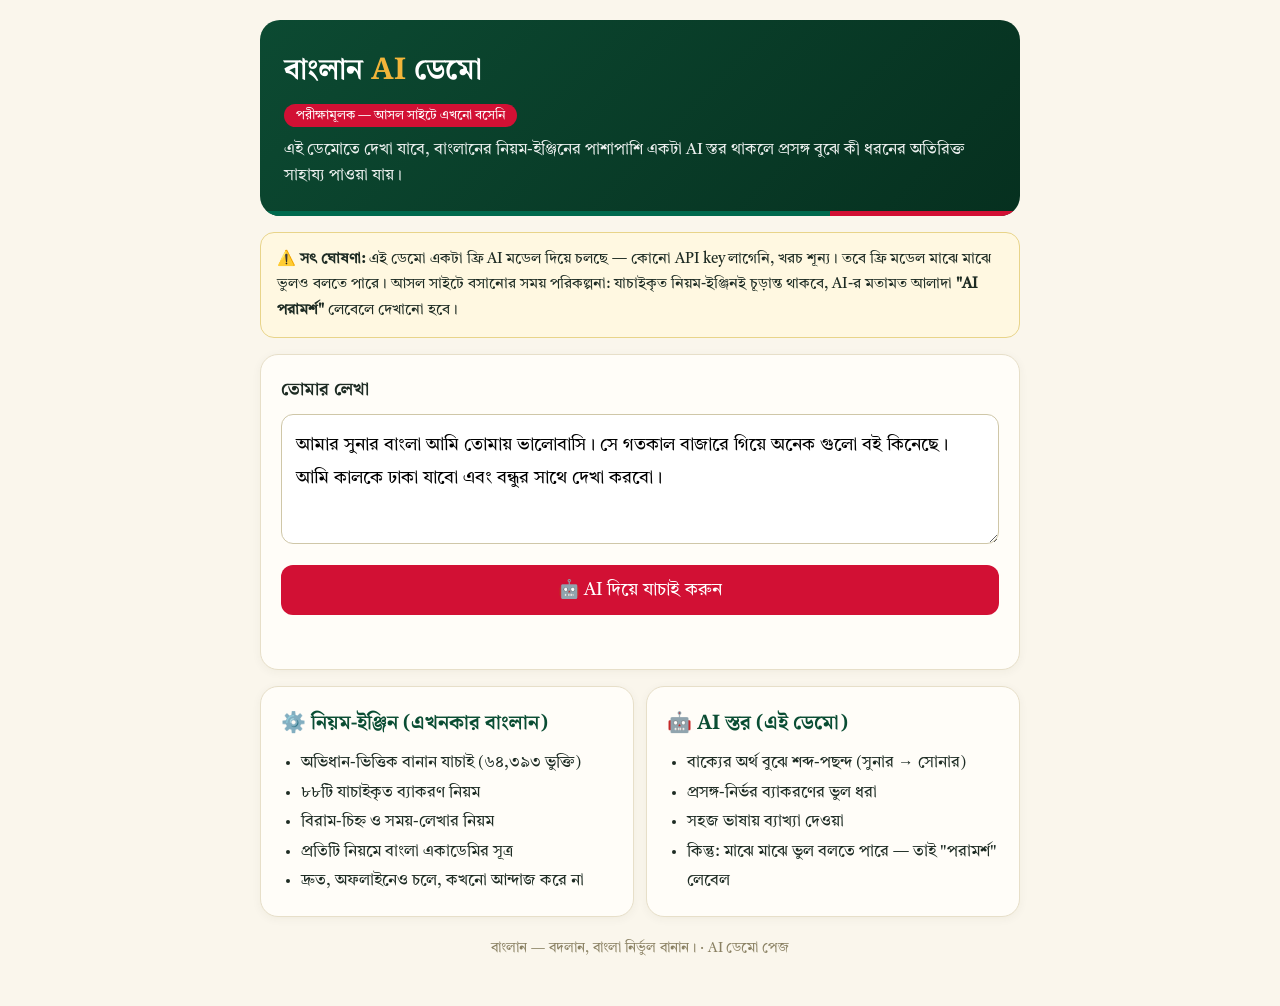
==== ai-demo.html @ 425861ee "demo: standalone AI demo page (ai-demo.html) — free no-key AI proofreading concept, main site untouc" ====
<!DOCTYPE html>
<html lang="bn">
<head>
<meta charset="UTF-8">
<meta name="viewport" content="width=device-width, initial-scale=1.0">
<title>বাংলান — AI ডেমো</title>
<link rel="preconnect" href="https://fonts.googleapis.com">
<link href="https://fonts.googleapis.com/css2?family=Tiro+Bangla&family=Noto+Serif+Bengali:wght@600;700&display=swap" rel="stylesheet">
<style>
  * { box-sizing: border-box; margin: 0; padding: 0; }
  body { font-family: 'Tiro Bangla', serif; background: #faf6ec; color: #1d2b23; padding: 20px 14px 48px; }
  .wrap { max-width: 760px; margin: 0 auto; }
  header { background: linear-gradient(135deg, #0c4a32, #06301f); color: #fff; border-radius: 20px; padding: 26px 24px; position: relative; overflow: hidden; }
  header::after { content: ""; position: absolute; left: 0; right: 0; bottom: 0; height: 5px; background: linear-gradient(90deg, #006a4e 75%, #d21034 75%); }
  h1 { font-family: 'Noto Serif Bengali', serif; font-size: 30px; font-weight: 700; }
  h1 .accent { color: #f2b53a; }
  .badge { display: inline-block; background: #d21034; color: #fff; font-size: 13px; padding: 3px 12px; border-radius: 999px; margin-top: 10px; }
  header p { margin-top: 10px; opacity: .92; line-height: 1.65; font-size: 16px; }
  .note { background: #fff8e1; border: 1px solid #e8d48a; border-radius: 14px; padding: 14px 16px; margin-top: 16px; line-height: 1.7; font-size: 15px; }
  .card { background: #fffdf8; border: 1px solid #e7dfc9; border-radius: 18px; padding: 20px; margin-top: 16px; box-shadow: 0 2px 10px rgba(60,50,10,.05); }
  label { font-family: 'Noto Serif Bengali', serif; font-weight: 700; font-size: 18px; display: block; margin-bottom: 10px; }
  textarea { width: 100%; min-height: 130px; font-family: inherit; font-size: 18px; line-height: 1.8; padding: 14px; border: 1.5px solid #cfc7a8; border-radius: 12px; background: #fff; resize: vertical; }
  textarea:focus { outline: 2px solid #006a4e; border-color: transparent; }
  button { font-family: inherit; font-size: 18px; background: #d21034; color: #fff; border: none; border-radius: 12px; padding: 13px 26px; cursor: pointer; margin-top: 14px; width: 100%; }
  button:disabled { opacity: .55; cursor: wait; }
  .status { margin-top: 12px; font-size: 15px; color: #5a5340; min-height: 22px; }
  h2 { font-family: 'Noto Serif Bengali', serif; font-size: 20px; margin-bottom: 10px; color: #0a4d33; }
  .corrected { font-size: 18px; line-height: 1.9; background: #eef7f1; border: 1px solid #bfe0cd; border-radius: 12px; padding: 14px 16px; white-space: pre-wrap; }
  .issue { border: 1px solid #ecd9a0; background: #fffdf4; border-radius: 12px; padding: 12px 14px; margin-top: 10px; line-height: 1.7; font-size: 16px; }
  .issue .w { color: #b00020; text-decoration: line-through; font-weight: 700; }
  .issue .r { color: #006a4e; font-weight: 700; }
  .issue .why { display: block; color: #5a5340; font-size: 15px; margin-top: 2px; }
  .raw { white-space: pre-wrap; font-size: 16px; line-height: 1.8; }
  .cols { display: grid; grid-template-columns: 1fr 1fr; gap: 12px; }
  @media (max-width: 560px) { .cols { grid-template-columns: 1fr; } }
  .cols .card { margin-top: 0; }
  .cols ul { padding-left: 20px; line-height: 1.9; font-size: 15.5px; }
  .foot { text-align: center; margin-top: 22px; color: #8a8163; font-size: 14px; }
  .hidden { display: none; }
</style>
</head>
<body>
<div class="wrap">
  <header>
    <h1>বাংলান <span class="accent">AI</span> ডেমো</h1>
    <span class="badge">পরীক্ষামূলক — আসল সাইটে এখনো বসেনি</span>
    <p>এই ডেমোতে দেখা যাবে, বাংলানের নিয়ম-ইঞ্জিনের পাশাপাশি একটা AI স্তর থাকলে প্রসঙ্গ বুঝে কী ধরনের অতিরিক্ত সাহায্য পাওয়া যায়।</p>
  </header>

  <div class="note">
    ⚠️ <strong>সৎ ঘোষণা:</strong> এই ডেমো একটা ফ্রি AI মডেল দিয়ে চলছে — কোনো API key লাগেনি, খরচ শূন্য। তবে ফ্রি মডেল মাঝে মাঝে ভুলও বলতে পারে। আসল সাইটে বসানোর সময় পরিকল্পনা: যাচাইকৃত নিয়ম-ইঞ্জিনই চূড়ান্ত থাকবে, AI-র মতামত আলাদা <strong>"AI পরামর্শ"</strong> লেবেলে দেখানো হবে।
  </div>

  <div class="card">
    <label for="inp">তোমার লেখা</label>
    <textarea id="inp">আমার সুনার বাংলা আমি তোমায় ভালোবাসি। সে গতকাল বাজারে গিয়ে অনেক গুলো বই কিনেছে। আমি কালকে ঢাকা যাবো এবং বন্ধুর সাথে দেখা করবো।</textarea>
    <button id="btn">🤖 AI দিয়ে যাচাই করুন</button>
    <div class="status" id="status"></div>
  </div>

  <div class="card hidden" id="outCard">
    <h2>✅ AI-এর শুদ্ধ রূপ</h2>
    <div class="corrected" id="corrected"></div>
    <h2 style="margin-top:18px;">🔍 যা যা বদলেছে</h2>
    <div id="issues"></div>
  </div>

  <div class="cols" style="margin-top:16px;">
    <div class="card">
      <h2>⚙️ নিয়ম-ইঞ্জিন (এখনকার বাংলান)</h2>
      <ul>
        <li>অভিধান-ভিত্তিক বানান যাচাই (৬৪,৩৯৩ ভুক্তি)</li>
        <li>৮৮টি যাচাইকৃত ব্যাকরণ নিয়ম</li>
        <li>বিরাম-চিহ্ন ও সময়-লেখার নিয়ম</li>
        <li>প্রতিটি নিয়মে বাংলা একাডেমির সূত্র</li>
        <li>দ্রুত, অফলাইনেও চলে, কখনো আন্দাজ করে না</li>
      </ul>
    </div>
    <div class="card">
      <h2>🤖 AI স্তর (এই ডেমো)</h2>
      <ul>
        <li>বাক্যের অর্থ বুঝে শব্দ-পছন্দ (সুনার → সোনার)</li>
        <li>প্রসঙ্গ-নির্ভর ব্যাকরণের ভুল ধরা</li>
        <li>সহজ ভাষায় ব্যাখ্যা দেওয়া</li>
        <li>কিন্তু: মাঝে মাঝে ভুল বলতে পারে — তাই "পরামর্শ" লেবেল</li>
      </ul>
    </div>
  </div>

  <p class="foot">বাংলান — বদলান, বাংলা নির্ভুল বানান। · AI ডেমো পেজ</p>
</div>

<script>
var btn = document.getElementById('btn');
var statusEl = document.getElementById('status');
var outCard = document.getElementById('outCard');
var correctedEl = document.getElementById('corrected');
var issuesEl = document.getElementById('issues');

btn.addEventListener('click', function () {
  var text = document.getElementById('inp').value.trim();
  if (!text) { statusEl.textContent = 'আগে কিছু লেখা দাও।'; return; }
  btn.disabled = true;
  outCard.classList.add('hidden');
  statusEl.textContent = 'AI ভাবছে… ফ্রি মডেলে একটু সময় লাগতে পারে (১০–৩০ সেকেন্ড)।';
  var prompt = 'তুমি বাংলা বানান ও ব্যাকরণের বিশেষজ্ঞ। নিচের বাংলা লেখাটির সব বানান ও ব্যাকরণের ভুল ঠিক করো। প্রসঙ্গ অনুযায়ী সঠিক শব্দ বেছে নাও (যেমন গানের লাইনে "সুনার" লেখা থাকলে তা হবে "সোনার")। উত্তরে শুধু নিচের ফরম্যাটে লেখো, অন্য কিছু লিখবে না:\n\nশুদ্ধ লেখা:\n<পুরো শুদ্ধ লেখাটা এখানে>\n\nপরিবর্তনসমূহ:\n- ভুল শব্দ → শুদ্ধ শব্দ : সংক্ষেপে কারণ\n(প্রতিটি পরিবর্তন এক লাইনে; কোনো ভুল না থাকলে লিখবে "কোনো ভুল পাওয়া যায়নি")\n\nলেখা:\n' + text;
  fetch('https://text.pollinations.ai/' + encodeURIComponent(prompt))
    .then(function (r) { if (!r.ok) throw new Error('bad'); return r.text(); })
    .then(function (t) {
      btn.disabled = false;
      statusEl.textContent = '';
      render(t);
    })
    .catch(function () {
      btn.disabled = false;
      statusEl.textContent = '❌ ফ্রি AI সার্ভার এখন সাড়া দিচ্ছে না। একটু পরে আবার চেষ্টা করো।';
    });
});

function esc(x) { return x.replace(/&/g, '&amp;').replace(/</g, '&lt;').replace(/>/g, '&gt;'); }

function render(t) {
  var corr = '', issuesPart = '';
  var m = t.match(/শুদ্ধ লেখা:\s*([\s\S]*?)(?:পরিবর্তনসমূহ:|$)/);
  if (m) corr = m[1].trim();
  var m2 = t.match(/পরিবর্তনসমূহ:\s*([\s\S]*)$/);
  if (m2) issuesPart = m2[1].trim();
  outCard.classList.remove('hidden');
  if (!corr && !issuesPart) {
    correctedEl.innerHTML = '<span class="raw">' + esc(t) + '</span>';
    issuesEl.innerHTML = '';
    return;
  }
  correctedEl.textContent = corr || '(শুদ্ধ রূপ পাওয়া যায়নি)';
  var lines = issuesPart.split('\n').map(function (x) { return x.trim(); }).filter(Boolean);
  if (!lines.length || /কোনো ভুল পাওয়া যায়নি/.test(issuesPart)) {
    issuesEl.innerHTML = '<div class="issue">কোনো ভুল পাওয়া যায়নি।</div>';
    return;
  }
  issuesEl.innerHTML = lines.map(function (ln) {
    var clean = ln.replace(/^[-•*]\s*/, '');
    var mm = clean.match(/^(.*?)\s*→\s*(.*?)\s*[:：]\s*(.*)$/);
    if (mm) return '<div class="issue"><span class="w">' + esc(mm[1]) + '</span> → <span class="r">' + esc(mm[2]) + '</span><span class="why">' + esc(mm[3]) + '</span></div>';
    return '<div class="issue">' + esc(clean) + '</div>';
  }).join('');
}
</script>
</body>
</html>
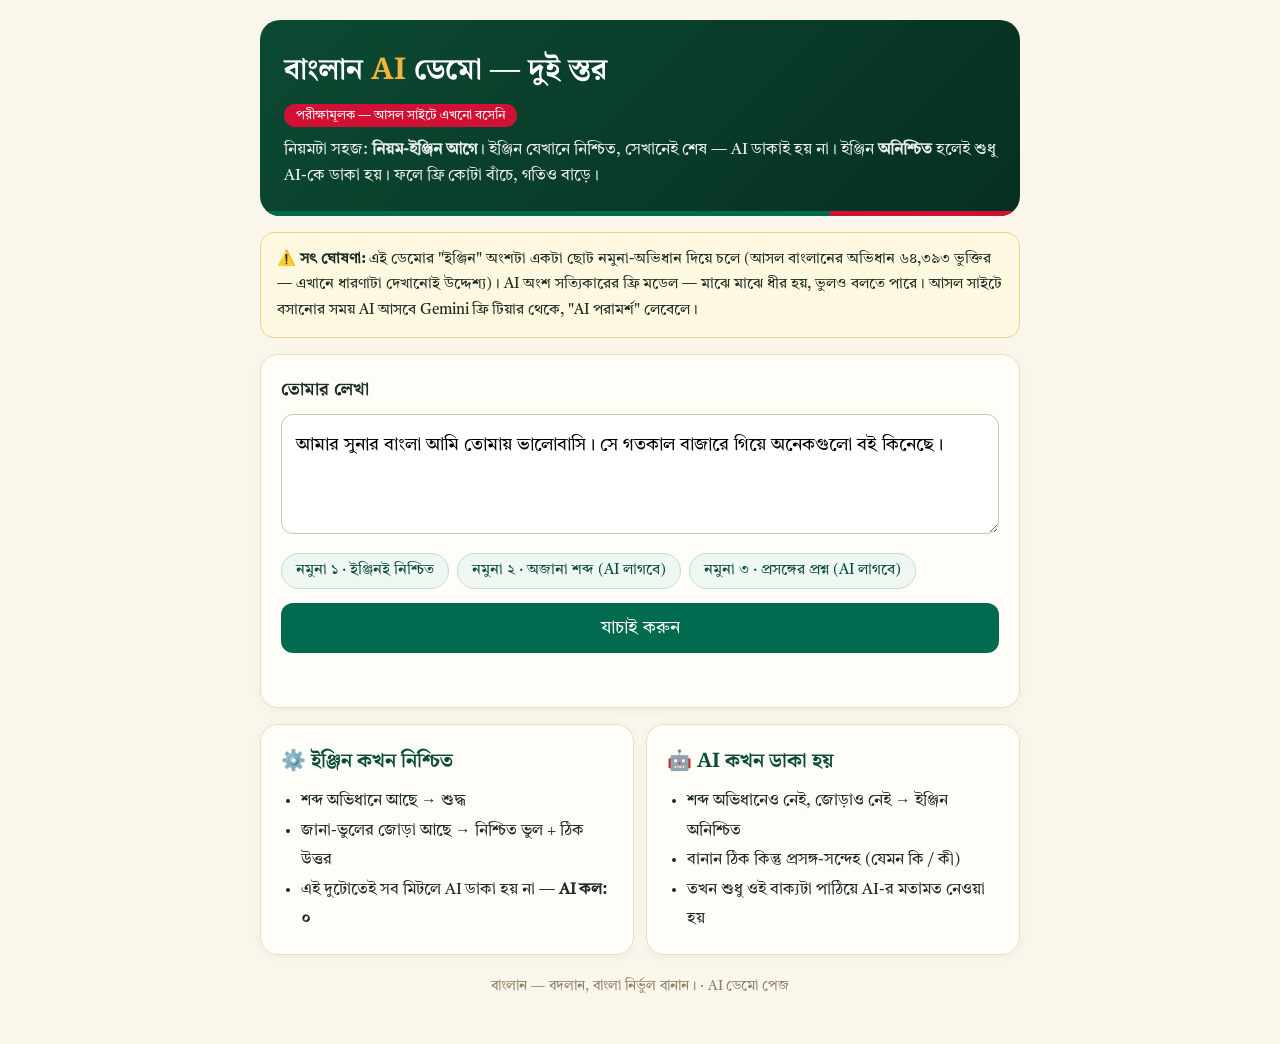
==== commit c9bda7b9: "demo v2: two-layer demo — mini rule engine first, AI called only on uncertainty (unknown word / cont" ====
--- a/ai-demo.html
+++ b/ai-demo.html
@@ -3,7 +3,7 @@
 <head>
 <meta charset="UTF-8">
 <meta name="viewport" content="width=device-width, initial-scale=1.0">
-<title>বাংলান — AI ডেমো</title>
+<title>বাংলান — AI ডেমো (দুই স্তর)</title>
 <link rel="preconnect" href="https://fonts.googleapis.com">
 <link href="https://fonts.googleapis.com/css2?family=Tiro+Bangla&family=Noto+Serif+Bengali:wght@600;700&display=swap" rel="stylesheet">
 <style>
@@ -19,70 +19,88 @@
   .note { background: #fff8e1; border: 1px solid #e8d48a; border-radius: 14px; padding: 14px 16px; margin-top: 16px; line-height: 1.7; font-size: 15px; }
   .card { background: #fffdf8; border: 1px solid #e7dfc9; border-radius: 18px; padding: 20px; margin-top: 16px; box-shadow: 0 2px 10px rgba(60,50,10,.05); }
   label { font-family: 'Noto Serif Bengali', serif; font-weight: 700; font-size: 18px; display: block; margin-bottom: 10px; }
-  textarea { width: 100%; min-height: 130px; font-family: inherit; font-size: 18px; line-height: 1.8; padding: 14px; border: 1.5px solid #cfc7a8; border-radius: 12px; background: #fff; resize: vertical; }
+  textarea { width: 100%; min-height: 120px; font-family: inherit; font-size: 18px; line-height: 1.8; padding: 14px; border: 1.5px solid #cfc7a8; border-radius: 12px; background: #fff; resize: vertical; }
   textarea:focus { outline: 2px solid #006a4e; border-color: transparent; }
-  button { font-family: inherit; font-size: 18px; background: #d21034; color: #fff; border: none; border-radius: 12px; padding: 13px 26px; cursor: pointer; margin-top: 14px; width: 100%; }
-  button:disabled { opacity: .55; cursor: wait; }
+  .chips { display: flex; flex-wrap: wrap; gap: 8px; margin-top: 12px; }
+  .chip { font-family: inherit; font-size: 14.5px; background: #eef7f1; color: #0a4d33; border: 1px solid #bfe0cd; border-radius: 999px; padding: 7px 14px; cursor: pointer; }
+  .chip:hover { background: #dff0e6; }
+  button.main { font-family: inherit; font-size: 18px; background: #006a4e; color: #fff; border: none; border-radius: 12px; padding: 13px 26px; cursor: pointer; margin-top: 14px; width: 100%; }
+  button.main:disabled { opacity: .55; cursor: wait; }
   .status { margin-top: 12px; font-size: 15px; color: #5a5340; min-height: 22px; }
   h2 { font-family: 'Noto Serif Bengali', serif; font-size: 20px; margin-bottom: 10px; color: #0a4d33; }
+  .finding { border-radius: 12px; padding: 11px 14px; margin-top: 9px; line-height: 1.7; font-size: 16px; }
+  .f-err { border: 1px solid #f0b6bd; background: #fdf0f1; }
+  .f-unc { border: 1px solid #ecd9a0; background: #fffdf4; }
+  .w { color: #b00020; font-weight: 700; }
+  .r { color: #006a4e; font-weight: 700; }
+  .why { display: block; color: #5a5340; font-size: 14.5px; }
+  .decision { border-radius: 14px; padding: 15px 17px; margin-top: 16px; line-height: 1.7; font-size: 16.5px; }
+  .d-ok { background: #eef7f1; border: 1.5px solid #006a4e; }
+  .d-ai { background: #fff4d6; border: 1.5px solid #d9a400; }
   .corrected { font-size: 18px; line-height: 1.9; background: #eef7f1; border: 1px solid #bfe0cd; border-radius: 12px; padding: 14px 16px; white-space: pre-wrap; }
   .issue { border: 1px solid #ecd9a0; background: #fffdf4; border-radius: 12px; padding: 12px 14px; margin-top: 10px; line-height: 1.7; font-size: 16px; }
-  .issue .w { color: #b00020; text-decoration: line-through; font-weight: 700; }
-  .issue .r { color: #006a4e; font-weight: 700; }
-  .issue .why { display: block; color: #5a5340; font-size: 15px; margin-top: 2px; }
-  .raw { white-space: pre-wrap; font-size: 16px; line-height: 1.8; }
   .cols { display: grid; grid-template-columns: 1fr 1fr; gap: 12px; }
   @media (max-width: 560px) { .cols { grid-template-columns: 1fr; } }
   .cols .card { margin-top: 0; }
   .cols ul { padding-left: 20px; line-height: 1.9; font-size: 15.5px; }
   .foot { text-align: center; margin-top: 22px; color: #8a8163; font-size: 14px; }
   .hidden { display: none; }
+  .summary { font-size: 15.5px; color: #5a5340; margin-bottom: 6px; }
 </style>
 </head>
 <body>
 <div class="wrap">
   <header>
-    <h1>বাংলান <span class="accent">AI</span> ডেমো</h1>
+    <h1>বাংলান <span class="accent">AI</span> ডেমো — দুই স্তর</h1>
     <span class="badge">পরীক্ষামূলক — আসল সাইটে এখনো বসেনি</span>
-    <p>এই ডেমোতে দেখা যাবে, বাংলানের নিয়ম-ইঞ্জিনের পাশাপাশি একটা AI স্তর থাকলে প্রসঙ্গ বুঝে কী ধরনের অতিরিক্ত সাহায্য পাওয়া যায়।</p>
+    <p>নিয়মটা সহজ: <strong>নিয়ম-ইঞ্জিন আগে</strong>। ইঞ্জিন যেখানে নিশ্চিত, সেখানেই শেষ — AI ডাকাই হয় না। ইঞ্জিন <strong>অনিশ্চিত</strong> হলেই শুধু AI-কে ডাকা হয়। ফলে ফ্রি কোটা বাঁচে, গতিও বাড়ে।</p>
   </header>
 
   <div class="note">
-    ⚠️ <strong>সৎ ঘোষণা:</strong> এই ডেমো একটা ফ্রি AI মডেল দিয়ে চলছে — কোনো API key লাগেনি, খরচ শূন্য। তবে ফ্রি মডেল মাঝে মাঝে ভুলও বলতে পারে। আসল সাইটে বসানোর সময় পরিকল্পনা: যাচাইকৃত নিয়ম-ইঞ্জিনই চূড়ান্ত থাকবে, AI-র মতামত আলাদা <strong>"AI পরামর্শ"</strong> লেবেলে দেখানো হবে।
+    ⚠️ <strong>সৎ ঘোষণা:</strong> এই ডেমোর "ইঞ্জিন" অংশটা একটা ছোট নমুনা-অভিধান দিয়ে চলে (আসল বাংলানের অভিধান ৬৪,৩৯৩ ভুক্তির — এখানে ধারণাটা দেখানোই উদ্দেশ্য)। AI অংশ সত্যিকারের ফ্রি মডেল — মাঝে মাঝে ধীর হয়, ভুলও বলতে পারে। আসল সাইটে বসানোর সময় AI আসবে Gemini ফ্রি টিয়ার থেকে, "AI পরামর্শ" লেবেলে।
   </div>
 
   <div class="card">
     <label for="inp">তোমার লেখা</label>
-    <textarea id="inp">আমার সুনার বাংলা আমি তোমায় ভালোবাসি। সে গতকাল বাজারে গিয়ে অনেক গুলো বই কিনেছে। আমি কালকে ঢাকা যাবো এবং বন্ধুর সাথে দেখা করবো।</textarea>
-    <button id="btn">🤖 AI দিয়ে যাচাই করুন</button>
+    <textarea id="inp">আমার সুনার বাংলা আমি তোমায় ভালোবাসি। সে গতকাল বাজারে গিয়ে অনেকগুলো বই কিনেছে।</textarea>
+    <div class="chips">
+      <button class="chip" data-preset="a">নমুনা ১ · ইঞ্জিনই নিশ্চিত</button>
+      <button class="chip" data-preset="b">নমুনা ২ · অজানা শব্দ (AI লাগবে)</button>
+      <button class="chip" data-preset="c">নমুনা ৩ · প্রসঙ্গের প্রশ্ন (AI লাগবে)</button>
+    </div>
+    <button class="main" id="btn">যাচাই করুন</button>
     <div class="status" id="status"></div>
   </div>
 
-  <div class="card hidden" id="outCard">
-    <h2>✅ AI-এর শুদ্ধ রূপ</h2>
+  <div class="card hidden" id="engineCard">
+    <h2>⚙️ ধাপ ১ · নিয়ম-ইঞ্জিনের ফল (সঙ্গে সঙ্গে)</h2>
+    <div class="summary" id="engineSummary"></div>
+    <div id="engineFindings"></div>
+  </div>
+
+  <div class="decision hidden" id="decisionBox"></div>
+
+  <div class="card hidden" id="aiCard">
+    <h2>🤖 ধাপ ২ · AI পরামর্শ (শুধু অনিশ্চিত জায়গায়)</h2>
     <div class="corrected" id="corrected"></div>
-    <h2 style="margin-top:18px;">🔍 যা যা বদলেছে</h2>
     <div id="issues"></div>
   </div>
 
   <div class="cols" style="margin-top:16px;">
     <div class="card">
-      <h2>⚙️ নিয়ম-ইঞ্জিন (এখনকার বাংলান)</h2>
+      <h2>⚙️ ইঞ্জিন কখন নিশ্চিত</h2>
       <ul>
-        <li>অভিধান-ভিত্তিক বানান যাচাই (৬৪,৩৯৩ ভুক্তি)</li>
-        <li>৮৮টি যাচাইকৃত ব্যাকরণ নিয়ম</li>
-        <li>বিরাম-চিহ্ন ও সময়-লেখার নিয়ম</li>
-        <li>প্রতিটি নিয়মে বাংলা একাডেমির সূত্র</li>
-        <li>দ্রুত, অফলাইনেও চলে, কখনো আন্দাজ করে না</li>
+        <li>শব্দ অভিধানে আছে → শুদ্ধ</li>
+        <li>জানা-ভুলের জোড়া আছে → নিশ্চিত ভুল + ঠিক উত্তর</li>
+        <li>এই দুটোতেই সব মিটলে AI ডাকা হয় না — <strong>AI কল: ০</strong></li>
       </ul>
     </div>
     <div class="card">
-      <h2>🤖 AI স্তর (এই ডেমো)</h2>
+      <h2>🤖 AI কখন ডাকা হয়</h2>
       <ul>
-        <li>বাক্যের অর্থ বুঝে শব্দ-পছন্দ (সুনার → সোনার)</li>
-        <li>প্রসঙ্গ-নির্ভর ব্যাকরণের ভুল ধরা</li>
-        <li>সহজ ভাষায় ব্যাখ্যা দেওয়া</li>
-        <li>কিন্তু: মাঝে মাঝে ভুল বলতে পারে — তাই "পরামর্শ" লেবেল</li>
+        <li>শব্দ অভিধানেও নেই, জোড়াও নেই → ইঞ্জিন অনিশ্চিত</li>
+        <li>বানান ঠিক কিন্তু প্রসঙ্গ-সন্দেহ (যেমন কি / কী)</li>
+        <li>তখন শুধু ওই বাক্যটা পাঠিয়ে AI-র মতামত নেওয়া হয়</li>
       </ul>
     </div>
   </div>
@@ -91,50 +109,124 @@
 </div>
 
 <script>
+/* ===== ডেমোর মিনি নিয়ম-ইঞ্জিন (নমুনা ডেটা) ===== */
+var MINI_DICT = {};
+('আমার তোমার তার তাঁর আমি তুমি সে তিনি আমরা তারা এবং কিন্তু আজ কাল গতকাল কালকে আজকে সকালে বিকেলে রাতে বাংলা ইংরেজি গান ছবি মন বই খাতা কলম স্কুল স্কুলে কলেজ বাড়ি বাড়িতে বাজার বাজারে ঢাকা ঢাকায় বন্ধু বন্ধুর সাথে দেখা অনেক অনেকগুলো গত হয়ে গিয়ে এসে পড়ে লেখে ভালো খারাপ বড় ছোট নতুন সবার সবাই একজন মানুষ ভালোবাসি তোমায় কিনেছে যাবে যাই খায় খেয়ে করে করা হয় হয়েছে গেল যাব করে করি আজ স্কুলে আঁকা').split(' ').forEach(function (w) { MINI_DICT[w] = 1; });
+var MINI_FIX = { 'সুনার': 'সোনার', 'করবো': 'করব', 'যাবো': 'যাব', 'আকাঙ্খা': 'আকাঙ্ক্ষা', 'ইতিপুর্বে': 'ইতিপূর্বে', 'মুহুর্ত': 'মুহূর্ত' };
+var WATCHLIST = { 'কি': 1, 'কী': 1 };
+
+var PRESETS = {
+  a: 'আমার সুনার বাংলা আমি তোমায় ভালোবাসি। সে গতকাল বাজারে গিয়ে অনেকগুলো বই কিনেছে।',
+  b: 'তিনি একজন খ্যাতনামা চিত্রশিল্পী, তাঁর আঁকা ছবি সবার মন কাড়ে।',
+  c: 'তুমি কি আজ স্কুলে যাবে?'
+};
+
+function esc(x) { return x.replace(/&/g, '&amp;').replace(/</g, '&lt;').replace(/>/g, '&gt;'); }
+
+function tokenise(text) {
+  var raw = text.split(/[\s।॥,;:!?()"“”‘’]+/).filter(Boolean);
+  return raw.map(function (w) { return w.trim(); }).filter(Boolean);
+}
+
+function runEngine(text) {
+  var words = tokenise(text);
+  var certain = [], uncertain = [], watch = [];
+  words.forEach(function (w) {
+    if (MINI_FIX[w]) certain.push({ word: w, right: MINI_FIX[w] });
+    else if (WATCHLIST[w]) watch.push({ word: w });
+    else if (!MINI_DICT[w]) uncertain.push({ word: w });
+  });
+  return { certain: certain, uncertain: uncertain, watch: watch, total: words.length };
+}
+
 var btn = document.getElementById('btn');
 var statusEl = document.getElementById('status');
-var outCard = document.getElementById('outCard');
+var engineCard = document.getElementById('engineCard');
+var engineSummary = document.getElementById('engineSummary');
+var engineFindings = document.getElementById('engineFindings');
+var decisionBox = document.getElementById('decisionBox');
+var aiCard = document.getElementById('aiCard');
 var correctedEl = document.getElementById('corrected');
 var issuesEl = document.getElementById('issues');
+
+document.querySelectorAll('.chip').forEach(function (ch) {
+  ch.addEventListener('click', function () {
+    document.getElementById('inp').value = PRESETS[ch.getAttribute('data-preset')];
+  });
+});
 
 btn.addEventListener('click', function () {
   var text = document.getElementById('inp').value.trim();
   if (!text) { statusEl.textContent = 'আগে কিছু লেখা দাও।'; return; }
+  aiCard.classList.add('hidden');
+  decisionBox.classList.add('hidden');
+  var res = runEngine(text);
+  engineCard.classList.remove('hidden');
+  engineSummary.textContent = 'মোট ' + res.total + 'টি শব্দ · নিশ্চিত ভুল ' + res.certain.length + 'টি · অনিশ্চিত ' + (res.uncertain.length + res.watch.length) + 'টি';
+  var html = '';
+  if (!res.certain.length && !res.uncertain.length && !res.watch.length) {
+    html = '<div class="finding f-unc">কোনো ভুল বা অনিশ্চয়তা পাইনি — সব শব্দ অভিধানে মিলেছে।</div>';
+  }
+  res.certain.forEach(function (f) {
+    html += '<div class="finding f-err"><span class="w">' + esc(f.word) + '</span> → <span class="r">' + esc(f.right) + '</span><span class="why">জানা-ভুলের তালিকা থেকে — ইঞ্জিন নিশ্চিত।</span></div>';
+  });
+  res.uncertain.forEach(function (f) {
+    html += '<div class="finding f-unc">❓ <strong>' + esc(f.word) + '</strong><span class="why">ডেমোর নমুনা-অভিধানে নেই, কোনো জানা-ভুলের জোড়াও নেই — ইঞ্জিন এখানে নিশ্চিত নয়।</span></div>';
+  });
+  res.watch.forEach(function (f) {
+    html += '<div class="finding f-unc">❓ <strong>' + esc(f.word) + '</strong><span class="why">বানান ঠিক, কিন্তু এই শব্দের সঠিক রূপ প্রসঙ্গের ওপর নির্ভর করে (কি / কী) — ইঞ্জিন একা সিদ্ধান্ত নিতে পারে না।</span></div>';
+  });
+  engineFindings.innerHTML = html;
+
+  var needAI = res.uncertain.length > 0 || res.watch.length > 0;
+  decisionBox.classList.remove('hidden');
+  if (!needAI) {
+    decisionBox.className = 'decision d-ok';
+    decisionBox.innerHTML = '✅ <strong>ইঞ্জিনই নিশ্চিত — AI ডাকার প্রয়োজন হয়নি।</strong> এই যাচাইয়ে AI কল: ০টা। কোটা বাঁচল, উত্তরও এল সঙ্গে সঙ্গে।';
+    statusEl.textContent = '';
+    return;
+  }
+  decisionBox.className = 'decision d-ai';
+  decisionBox.innerHTML = '🤔 <strong>ইঞ্জিন অনিশ্চিত — AI-কে ডাকা হচ্ছে…</strong> শুধু এই লেখাটার অনিশ্চিত অংশের জন্যই। ফ্রি মডেলে ১০–৩০ সেকেন্ড লাগতে পারে।';
+  callAI(text, res);
+});
+
+function callAI(text, res) {
   btn.disabled = true;
-  outCard.classList.add('hidden');
-  statusEl.textContent = 'AI ভাবছে… ফ্রি মডেলে একটু সময় লাগতে পারে (১০–৩০ সেকেন্ড)।';
-  var prompt = 'তুমি বাংলা বানান ও ব্যাকরণের বিশেষজ্ঞ। নিচের বাংলা লেখাটির সব বানান ও ব্যাকরণের ভুল ঠিক করো। প্রসঙ্গ অনুযায়ী সঠিক শব্দ বেছে নাও (যেমন গানের লাইনে "সুনার" লেখা থাকলে তা হবে "সোনার")। উত্তরে শুধু নিচের ফরম্যাটে লেখো, অন্য কিছু লিখবে না:\n\nশুদ্ধ লেখা:\n<পুরো শুদ্ধ লেখাটা এখানে>\n\nপরিবর্তনসমূহ:\n- ভুল শব্দ → শুদ্ধ শব্দ : সংক্ষেপে কারণ\n(প্রতিটি পরিবর্তন এক লাইনে; কোনো ভুল না থাকলে লিখবে "কোনো ভুল পাওয়া যায়নি")\n\nলেখা:\n' + text;
-  fetch('https://text.pollinations.ai/' + encodeURIComponent(prompt))
+  var doubts = [];
+  res.uncertain.forEach(function (f) { doubts.push('"' + f.word + '" (অভিধানে পাইনি)'); });
+  res.watch.forEach(function (f) { doubts.push('"' + f.word + '" (প্রসঙ্গ-নির্ভর: কি/কী)'); });
+  var prompt = 'তুমি বাংলা বানান ও ব্যাকরণের বিশেষজ্ঞ। নিচের লেখাটা আগেই নিয়ম-ইঞ্জিন দিয়ে যাচাই হয়েছে। ইঞ্জিন এই জায়গাগুলোয় অনিশ্চিত: ' + doubts.join(', ') + '। শুধু এই অনিশ্চিত জায়গাগুলো প্রসঙ্গ দেখে বিচার করো — শব্দটা ঠিক থাকলে ঠিকই বলবে, ভুল থাকলে শুদ্ধ রূপ দেবে। গান/কবিতার প্রচলিত রূপ বদলাবে না। কোনো ভাবনা বা আলোচনা লিখবে না — শুধু এই ফরম্যাটে উত্তর দাও:\n\nশুদ্ধ লেখা:\n<পুরো লেখাটা, দরকারি সংশোধনসহ>\n\nপরিবর্তনসমূহ:\n- ভুল → শুদ্ধ : সংক্ষিপ্ত কারণ\n(কিছু বদলাতে না হলে লিখবে "কোনো ভুল পাওয়া যায়নি")\n\nলেখা:\n' + text;
+  fetch('https://text.pollinations.ai/' + encodeURIComponent(prompt) + '?model=openai')
     .then(function (r) { if (!r.ok) throw new Error('bad'); return r.text(); })
     .then(function (t) {
       btn.disabled = false;
-      statusEl.textContent = '';
-      render(t);
+      decisionBox.innerHTML = '🤖 <strong>AI পরামর্শ এসেছে</strong> (এই যাচাইয়ে AI কল: ১টা)। মনে রেখো — এটা পরামর্শ, যাচাইকৃত নিয়ম নয়।';
+      renderAI(t);
     })
     .catch(function () {
       btn.disabled = false;
-      statusEl.textContent = '❌ ফ্রি AI সার্ভার এখন সাড়া দিচ্ছে না। একটু পরে আবার চেষ্টা করো।';
+      decisionBox.innerHTML = '❌ ফ্রি AI সার্ভার এখন সাড়া দিচ্ছে না। ইঞ্জিনের ফল ওপরেই আছে — সাইটের মূল কাজ থামেনি। একটু পরে আবার চেষ্টা করো।';
     });
-});
-
-function esc(x) { return x.replace(/&/g, '&amp;').replace(/</g, '&lt;').replace(/>/g, '&gt;'); }
-
-function render(t) {
+}
+
+function renderAI(t) {
+  t = t.replace(/\\n/g, '\n').replace(/\\"/g, '"');
+  var li = t.lastIndexOf('শুদ্ধ লেখা:');
+  if (li > 0) t = t.slice(li);
   var corr = '', issuesPart = '';
   var m = t.match(/শুদ্ধ লেখা:\s*([\s\S]*?)(?:পরিবর্তনসমূহ:|$)/);
   if (m) corr = m[1].trim();
   var m2 = t.match(/পরিবর্তনসমূহ:\s*([\s\S]*)$/);
   if (m2) issuesPart = m2[1].trim();
-  outCard.classList.remove('hidden');
-  if (!corr && !issuesPart) {
-    correctedEl.innerHTML = '<span class="raw">' + esc(t) + '</span>';
-    issuesEl.innerHTML = '';
-    return;
-  }
-  correctedEl.textContent = corr || '(শুদ্ধ রূপ পাওয়া যায়নি)';
+  issuesPart = issuesPart.split('\n').filter(function (ln) {
+    return ln.indexOf('→') !== -1 || /কোনো ভুল পাওয়া যায়নি/.test(ln);
+  }).join('\n');
+  aiCard.classList.remove('hidden');
+  correctedEl.textContent = corr || t;
   var lines = issuesPart.split('\n').map(function (x) { return x.trim(); }).filter(Boolean);
   if (!lines.length || /কোনো ভুল পাওয়া যায়নি/.test(issuesPart)) {
-    issuesEl.innerHTML = '<div class="issue">কোনো ভুল পাওয়া যায়নি।</div>';
+    issuesEl.innerHTML = '<div class="issue">AI বলছে: অনিশ্চিত জায়গাগুলো ঠিকই আছে — কোনো পরিবর্তন লাগবে না।</div>';
     return;
   }
   issuesEl.innerHTML = lines.map(function (ln) {
